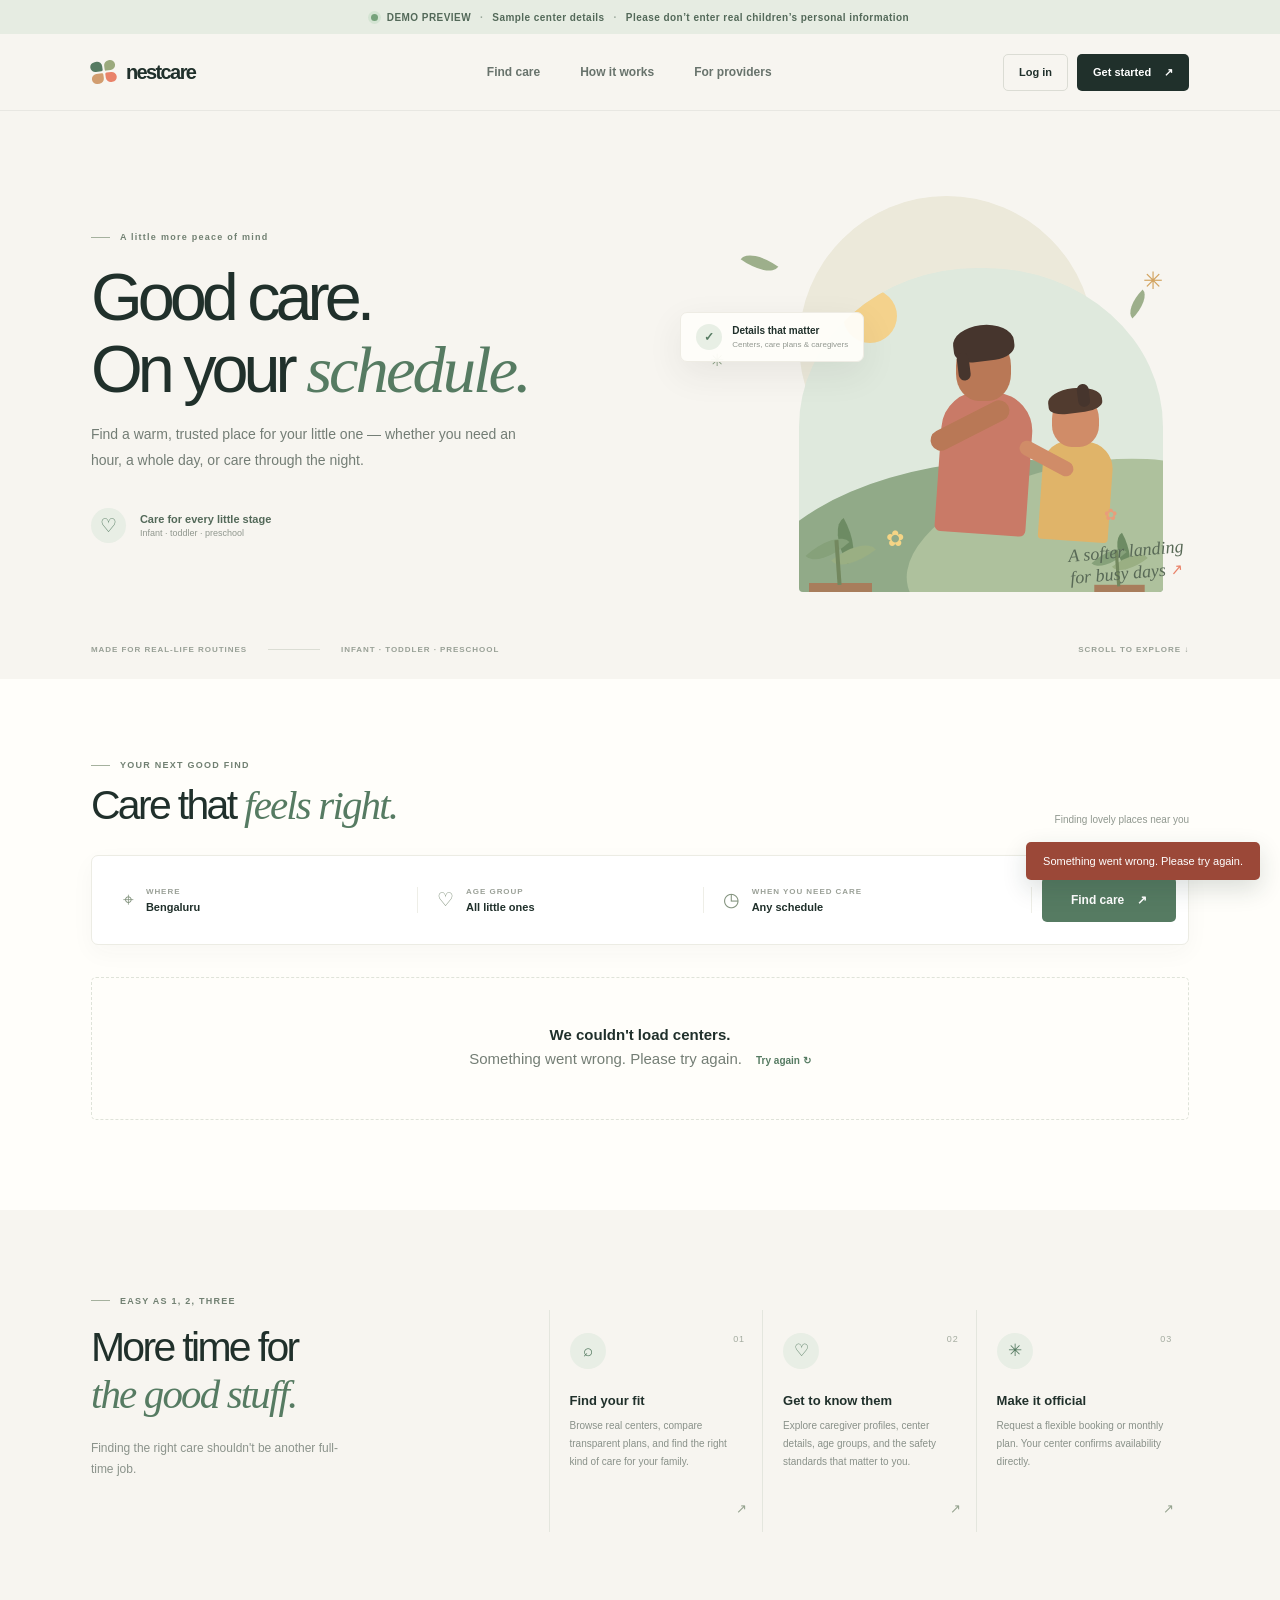
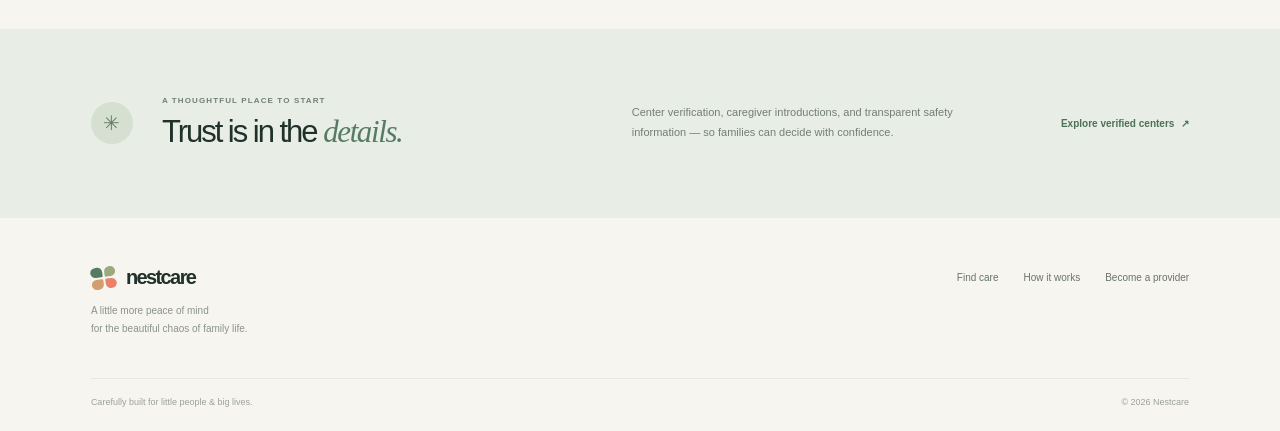
==== index.html @ 8d5e13c9 "Build Little Steps childcare platform Add responsive childcare search and booking workflows with per" ====
<!doctype html>
<html lang="en">
<head>
  <meta charset="utf-8">
  <meta name="viewport" content="width=device-width, initial-scale=1">
  <meta name="theme-color" content="#f7f5f0">
  <meta name="description" content="Find trusted, flexible childcare around the clock with Nestcare.">
  <title>Nestcare — childcare that fits real life</title>
  <link rel="stylesheet" href="/styles.css">
  <script defer src="/app.js"></script>
</head>
<body>
  <div class="announcement"><span class="pulse"></span> DEMO PREVIEW <span class="announcement-sep">·</span> Sample center details <span class="announcement-sep">·</span> Please don’t enter real children’s personal information</div>
  <header class="topbar">
    <a class="brand" href="/" aria-label="Nestcare home"><span class="brand-mark"><span></span><span></span><span></span><span></span></span><span>nestcare</span></a>
    <nav class="main-nav" aria-label="Main navigation">
      <a href="#centers">Find care</a>
      <a href="#how">How it works</a>
      <button class="nav-link" id="provider-link">For providers</button>
    </nav>
    <div class="account-area" id="account-area"><button class="button button-outline button-small" id="sign-in-button">Log in</button><button class="button button-dark button-small" id="join-button">Get started <span>↗</span></button></div>
  </header>

  <main>
    <section class="hero">
      <div class="hero-copy">
        <div class="eyebrow"><span class="eyebrow-line"></span> A little more peace of mind</div>
        <h1>Good care.<br><span>On your</span> <em>schedule.</em></h1>
        <p class="hero-description">Find a warm, trusted place for your little one — whether you need an hour, a whole day, or care through the night.</p>
        <div class="hero-proof"><span class="proof-badge">♡</span><div><div class="proof-title">Care for every little stage</div><span class="proof-text">Infant · toddler · preschool</span></div></div>
      </div>
      <div class="hero-art" aria-label="Illustration of a parent and child in a garden">
        <div class="sun-disc"></div><span class="art-sparkle sparkle-a">✳</span><span class="art-sparkle sparkle-b">✳</span><span class="art-leaf leaf-a"></span><span class="art-leaf leaf-b"></span>
        <div class="art-image"><div class="art-hill"></div><div class="art-plant plant-left"><i></i><i></i><i></i><b></b></div><div class="art-plant plant-right"><i></i><i></i><i></i><b></b></div><div class="person adult"><div class="person-hair"></div><div class="person-head"></div><div class="person-body"></div><div class="person-arm"></div></div><div class="person child"><div class="person-hair"></div><div class="person-head"></div><div class="person-body"></div><div class="person-arm"></div></div><div class="art-flower flower-one">✿</div><div class="art-flower flower-two">✿</div></div>
        <div class="floating-note"><span class="note-icon">✓</span><span><strong>Details that matter</strong><small>Centers, care plans & caregivers</small></span></div>
        <div class="art-caption">A softer landing<br>for busy days <span>↗</span></div>
      </div>
      <div class="hero-bottom"><span>MADE FOR REAL-LIFE ROUTINES</span><div class="hero-bottom-rule"></div><span>INFANT · TODDLER · PRESCHOOL</span><span class="hero-scroll">SCROLL TO EXPLORE ↓</span></div>
    </section>

    <section class="search-section" id="centers">
      <div class="section-top"><div><div class="eyebrow"><span class="eyebrow-line"></span> YOUR NEXT GOOD FIND</div><h2>Care that <em>feels right.</em></h2></div><span class="results-count" id="results-count">Finding lovely places near you</span></div>
      <form class="search-panel" id="search-form">
        <label class="search-field"><span class="field-icon">⌖</span><span class="field-wrap"><small>WHERE</small><input type="search" id="city-filter" placeholder="City or neighborhood" value="Bengaluru"></span></label>
        <label class="search-field"><span class="field-icon">♡</span><span class="field-wrap"><small>AGE GROUP</small><select id="age-filter"><option value="">All little ones</option><option>Infant</option><option>Toddler</option><option>Preschool</option></select></span></label>
        <label class="search-field"><span class="field-icon">◷</span><span class="field-wrap"><small>WHEN YOU NEED CARE</small><select id="hours-filter"><option value="">Any schedule</option><option value="24">Open 24 hours</option></select></span></label>
        <button class="button button-green search-button" type="submit">Find care <span>↗</span></button>
      </form>
      <div class="cards-grid" id="center-list"><div class="loading-card">Finding wonderful care nearby…</div></div>
    </section>

    <section class="how-section" id="how">
      <div class="how-heading"><div class="eyebrow"><span class="eyebrow-line"></span> EASY AS 1, 2, THREE</div><h2>More time for<br><em>the good stuff.</em></h2><p>Finding the right care shouldn't be another full-time job.</p></div>
      <div class="steps"><article class="step"><span class="step-number">01</span><span class="step-icon">⌕</span><h3>Find your fit</h3><p>Browse real centers, compare transparent plans, and find the right kind of care for your family.</p><span class="step-arrow">↗</span></article><article class="step"><span class="step-number">02</span><span class="step-icon">♡</span><h3>Get to know them</h3><p>Explore caregiver profiles, center details, age groups, and the safety standards that matter to you.</p><span class="step-arrow">↗</span></article><article class="step"><span class="step-number">03</span><span class="step-icon">✳</span><h3>Make it official</h3><p>Request a flexible booking or monthly plan. Your center confirms availability directly.</p><span class="step-arrow">↗</span></article></div>
    </section>

    <section class="trust-band"><div class="trust-mark">✳</div><div><div class="eyebrow">A THOUGHTFUL PLACE TO START</div><h2>Trust is in the <em>details.</em></h2></div><p>Center verification, caregiver introductions, and transparent safety information — so families can decide with confidence.</p><a href="#centers" class="text-link">Explore verified centers <span>↗</span></a></section>

    <section class="dashboard-section hidden" id="dashboard"><div class="section-top"><div><div class="eyebrow"><span class="eyebrow-line"></span> YOUR NESTCARE</div><h2 id="dashboard-title">Your dashboard</h2></div><button class="button button-outline button-small" id="dashboard-refresh">Refresh ↻</button></div><div id="dashboard-content"></div></section>
  </main>

  <footer class="footer"><div class="footer-brand"><a class="brand" href="/"><span class="brand-mark"><span></span><span></span><span></span><span></span></span><span>nestcare</span></a><p>A little more peace of mind<br>for the beautiful chaos of family life.</p></div><div class="footer-links"><a href="#centers">Find care</a><a href="#how">How it works</a><button id="footer-provider">Become a provider</button></div><div class="footer-end"><span>Carefully built for little people & big lives.</span><span>© 2026 Nestcare</span></div></footer>
  <div id="modal-root"></div>
  <div class="toast-region" id="toast-region" aria-live="polite"></div>
</body>
</html>
---- styles.css ----
:root {
  --paper: #f7f5f0;
  --white: #fffefa;
  --ink: #20302b;
  --muted: #78817b;
  --line: #e8e7df;
  --green: #567b62;
  --green-dark: #365b45;
  --sage: #e8eee6;
  --coral: #e98269;
  --yellow: #f2c96f;
  --serif: Georgia, "Times New Roman", serif;
  --sans: "DM Sans", "Segoe UI", sans-serif;
  --display: "Manrope", "Segoe UI", sans-serif;
}

* { box-sizing: border-box; }
html { scroll-behavior: smooth; scroll-padding-top: 85px; }
body { margin: 0; color: var(--ink); background: var(--paper); font-family: var(--sans); font-size: 15px; -webkit-font-smoothing: antialiased; }
button, input, select, textarea { font: inherit; }
button, a { -webkit-tap-highlight-color: transparent; }
button { color: inherit; }
a { color: inherit; text-decoration: none; }
.hidden { display: none !important; }

.announcement { min-height: 34px; padding: 6px 12px; display: flex; flex-wrap: wrap; align-items: center; justify-content: center; gap: 5px 9px; background: #e6ece2; color: #536959; font-size: 10px; font-weight: 600; letter-spacing: .045em; text-align: center; }
.pulse { width: 7px; height: 7px; display: inline-block; border-radius: 50%; background: #76a27b; box-shadow: 0 0 0 3px #d4e4d3; }
.announcement-sep { opacity: .5; }
.topbar { height: 77px; padding: 0 7.1%; display: flex; align-items: center; justify-content: space-between; background: var(--paper); border-bottom: 1px solid rgba(32,48,43,.07); }
.brand { display: inline-flex; align-items: center; gap: 10px; font-family: var(--display); font-size: 20px; font-weight: 800; letter-spacing: -.08em; }
.brand-mark { width: 25px; height: 22px; display: grid; grid-template-columns: repeat(2, 1fr); gap: 2px; transform: rotate(-8deg); }
.brand-mark span { display: block; background: var(--green); border-radius: 7px 7px 2px 7px; }
.brand-mark span:nth-child(2) { border-radius: 7px 7px 7px 2px; background: #9baa7d; }
.brand-mark span:nth-child(3) { border-radius: 7px 2px 7px 7px; background: #d29d6f; }
.brand-mark span:nth-child(4) { border-radius: 2px 7px 7px 7px; background: var(--coral); }
.main-nav { display: flex; align-items: center; gap: 40px; margin-left: 60px; color: #68736c; font-size: 12px; font-weight: 600; }
.main-nav a:hover, .nav-link:hover, .footer-links a:hover { color: var(--green-dark); }
.nav-link, .footer-links button { border: 0; padding: 0; background: transparent; cursor: pointer; color: inherit; }
.account-area { display: flex; align-items: center; gap: 9px; }
.account-name { font-size: 12px; color: #5f6b63; margin-right: 5px; }
.button { min-height: 45px; display: inline-flex; align-items: center; justify-content: center; gap: 13px; padding: 0 21px; border: 1px solid transparent; border-radius: 5px; cursor: pointer; font-size: 12px; font-weight: 700; transition: background .2s, transform .2s, border-color .2s; }
.button:hover { transform: translateY(-1px); }
.button-small { min-height: 37px; padding: 0 15px; font-size: 11px; }
.button-outline { border-color: #dbdcd4; background: transparent; color: var(--ink); }
.button-outline:hover { background: white; }
.button-dark { background: var(--ink); color: white; }
.button-dark:hover { background: #344840; }
.button-green { background: var(--green); color: white; }
.button-green:hover { background: var(--green-dark); }
.button-muted { background: #eef0ea; color: #536359; }
.button-danger { background: #fff0ec; color: #a94836; }
.button:disabled { opacity: .55; cursor: not-allowed; transform: none; }

.hero { position: relative; min-height: 568px; padding: 73px 7.1% 72px; display: grid; grid-template-columns: 1fr 1fr; align-items: center; overflow: hidden; }
.hero-copy { position: relative; z-index: 2; padding-bottom: 16px; }
.eyebrow { display: flex; align-items: center; gap: 10px; color: #718072; font-size: 9px; font-weight: 700; letter-spacing: .14em; }
.eyebrow-line { width: 19px; height: 1px; display: inline-block; background: #a5b19e; }
.hero h1 { margin: 20px 0 17px; font-family: var(--display); font-size: clamp(47px, 5.2vw, 72px); font-weight: 500; line-height: 1.07; letter-spacing: -.075em; }
h1 em, h2 em { color: var(--green); font-family: var(--serif); font-weight: 400; letter-spacing: -.045em; }
.hero h1 > span { font-weight: 500; }
.hero-description { max-width: 425px; margin: 0; color: #737d75; font-size: 14px; line-height: 1.85; }
.hero-proof { display: flex; align-items: center; gap: 14px; margin-top: 34px; }
.avatar-stack { display: flex; padding-left: 2px; }
.proof-badge { width: 35px; height: 35px; display: grid; place-items: center; border-radius: 50%; background: #e8eee5; color: var(--green); font-size: 19px; }
.proof-title { color: #536959; font-size: 11px; font-weight: 700; }
.avatar { width: 31px; height: 31px; display: grid; place-items: center; margin-left: -3px; border: 2px solid var(--paper); border-radius: 50%; color: #fff; font-size: 10px; font-weight: 700; }
.avatar-one { background: #d28d70; }.avatar-two { background: #859b80; }.avatar-three { background: #b48b69; }.avatar-four { background: #e1dfd4; color: #647568; }
.proof-stars { color: #d99f4e; font-size: 11px; letter-spacing: 2px; }
.proof-text { display: block; margin-top: 3px; color: #90978e; font-size: 9px; }
.hero-art { position: relative; justify-self: end; width: min(100%, 489px); height: 408px; margin-right: 4%; }
.sun-disc { position: absolute; top: 4px; right: 73px; width: 295px; height: 295px; border-radius: 50%; background: #ece9da; }
.art-image { position: absolute; right: 4px; bottom: 8px; width: 364px; height: 324px; overflow: hidden; border-radius: 49% 49% 4px 4px; background: #dfe9dd; }
.art-image:before { content: ""; position: absolute; top: 21px; left: 44px; width: 54px; height: 54px; border-radius: 50%; background: #f4d28c; }
.art-hill { position: absolute; bottom: -96px; left: -44px; width: 465px; height: 227px; border-radius: 50% 50% 0 0; background: #91aa88; transform: rotate(-5deg); }
.art-hill:after { content: ""; position: absolute; left: 150px; top: 13px; width: 338px; height: 158px; border-radius: 50%; background: #aec19d; transform: rotate(-9deg); }
.person { position: absolute; bottom: 50px; z-index: 2; }
.adult { left: 127px; width: 112px; height: 218px; }
.child { left: 231px; bottom: 48px; width: 91px; height: 162px; }
.person-head { position: absolute; top: 12px; left: 30px; z-index: 3; width: 55px; height: 65px; border-radius: 46% 46% 42% 42%; background: #b97856; }
.child .person-head { top: 13px; left: 22px; width: 47px; height: 52px; background: #d08c68; }
.person-hair { position: absolute; top: 1px; left: 27px; z-index: 4; width: 61px; height: 36px; border-radius: 52% 56% 37% 35%; background: #46352d; transform: rotate(-7deg); }
.person-hair:after { content: ""; position: absolute; top: 25px; left: 2px; width: 12px; height: 28px; border-radius: 9px; background: #46352d; }
.child .person-hair { top: 6px; left: 18px; width: 54px; height: 25px; background: #513b2f; }
.child .person-hair:after { left: 30px; top: -3px; width: 12px; height: 23px; }
.person-body { position: absolute; top: 68px; left: 13px; width: 91px; height: 142px; border-radius: 38px 38px 6px 6px; background: #c97a67; transform: rotate(4deg); }
.child .person-body { top: 59px; left: 11px; width: 70px; height: 100px; border-radius: 27px 27px 4px 4px; background: #e0b469; }
.person-arm { position: absolute; top: 91px; left: 1px; z-index: 2; width: 86px; height: 21px; border-radius: 20px; background: #b97856; transform: rotate(-27deg); }
.child .person-arm { top: 69px; left: -13px; width: 59px; height: 15px; background: #d08c68; transform: rotate(28deg); }
.art-plant { position: absolute; bottom: 0; z-index: 3; width: 63px; height: 84px; border-bottom: 9px solid #a87d5c; }
.plant-left { left: 10px; }.plant-right { right: 12px; transform: scale(.8); transform-origin: bottom; }
.art-plant i { position: absolute; bottom: 21px; left: 27px; width: 19px; height: 42px; border-radius: 100% 0 100% 0; background: #6d8b63; transform: rotate(-29deg); }
.art-plant i:nth-child(2) { left: 9px; bottom: 13px; transform: rotate(48deg); background: #86a17a; }
.art-plant i:nth-child(3) { left: 35px; bottom: 7px; transform: rotate(52deg); background: #9aaf83; }
.art-plant b { position: absolute; left: 27px; bottom: -2px; width: 4px; height: 45px; background: #73885f; transform: rotate(-4deg); }
.art-flower { position: absolute; z-index: 3; color: #f5d485; font-size: 22px; }.flower-one { left: 87px; bottom: 40px; }.flower-two { right: 46px; bottom: 68px; color: #e99d7b; font-size: 16px; }
.art-sparkle { position: absolute; color: #d2a35f; font-size: 24px; }.sparkle-a { top: 75px; right: 4px; }.sparkle-b { top: 158px; left: 32px; color: #82997b; font-size: 17px; }
.art-leaf { position: absolute; width: 35px; height: 16px; border-radius: 100% 0 100% 0; background: #9daf8b; transform: rotate(36deg); }.leaf-a { top: 63px; left: 64px; }.leaf-b { top: 104px; right: 12px; transform: rotate(-46deg) scale(.8); }
.floating-note { position: absolute; top: 120px; left: 2px; z-index: 5; display: flex; align-items: center; gap: 10px; padding: 11px 15px; border: 1px solid #eeece4; border-radius: 7px; background: rgba(255,254,250,.94); box-shadow: 0 12px 35px rgba(48,57,45,.08); }
.note-icon { width: 26px; height: 26px; display: grid; place-items: center; border-radius: 50%; background: #e8efe5; color: var(--green); font-size: 12px; font-weight: 700; }
.floating-note strong,.floating-note small { display: block; }.floating-note strong { font-size: 10px; }.floating-note small { margin-top: 4px; color: #929890; font-size: 8px; }
.art-caption { position: absolute; right: -18px; bottom: 15px; z-index: 4; color: #586956; font-family: var(--serif); font-size: 18px; font-style: italic; line-height: 1.2; transform: rotate(-5deg); }.art-caption span { color: var(--coral); font-family: var(--sans); font-size: 15px; font-style: normal; }
.hero-bottom { position: absolute; right: 7.1%; bottom: 25px; left: 7.1%; display: flex; align-items: center; gap: 21px; color: #98a096; font-size: 8px; font-weight: 700; letter-spacing: .12em; }
.hero-bottom-rule { width: 52px; height: 1px; background: #dbddd4; }.hero-scroll { margin-left: auto; }

.search-section { padding: 81px 7.1% 90px; background: var(--white); }
.section-top { display: flex; align-items: end; justify-content: space-between; margin-bottom: 25px; }
h2 { margin: 12px 0 0; font-family: var(--display); font-size: clamp(30px, 3.2vw, 43px); font-weight: 500; line-height: 1.16; letter-spacing: -.065em; }
.results-count { padding-bottom: 5px; color: #90988f; font-size: 10px; }
.search-panel { min-height: 90px; display: grid; grid-template-columns: 1.1fr 1fr 1.15fr auto; align-items: center; padding: 12px; border: 1px solid #ecece4; border-radius: 7px; background: #fff; box-shadow: 0 8px 25px rgba(43,53,43,.035); }
.search-field { display: flex; align-items: center; gap: 12px; min-width: 0; padding: 0 19px; border-right: 1px solid #eeeee7; }
.field-icon { color: #82927d; font-size: 19px; }
.field-wrap { display: grid; gap: 5px; min-width: 0; }.field-wrap small { color: #9ba198; font-size: 8px; font-weight: 700; letter-spacing: .12em; }
.field-wrap input,.field-wrap select { width: 100%; padding: 0; border: 0; outline: 0; background: transparent; color: var(--ink); font-size: 11px; font-weight: 600; }
.field-wrap select { appearance: none; cursor: pointer; }
.search-button { min-width: 134px; margin-left: 10px; }
.cards-grid { display: grid; grid-template-columns: repeat(3, 1fr); gap: 21px; margin-top: 32px; }
.loading-card { grid-column: 1/-1; padding: 55px; color: var(--muted); text-align: center; }
.center-card { overflow: hidden; border: 1px solid #eeeee8; border-radius: 6px; background: #fff; transition: transform .25s, box-shadow .25s; }
.center-card:hover { transform: translateY(-4px); box-shadow: 0 13px 30px rgba(39,51,43,.09); }
.center-cover { position: relative; height: 174px; overflow: hidden; background: #dde8dc; }
.center-cover.cover-1 { background: #e8e2d4; }.center-cover.cover-2 { background: #dce8e7; }.center-cover.cover-3 { background: #e9ded8; }
.cover-sun { position: absolute; top: 28px; right: 37px; width: 57px; height: 57px; border-radius: 50%; background: #f4d997; }
.cover-house { position: absolute; bottom: -4px; left: 17%; width: 62%; height: 103px; border: 5px solid rgba(255,255,255,.55); border-bottom: 0; border-radius: 48% 48% 0 0; background: rgba(137,160,130,.75); }
.cover-house:before { content: ""; position: absolute; bottom: -1px; left: 42%; width: 34px; height: 61px; border-radius: 20px 20px 0 0; background: #f4ead7; }
.cover-house:after { content: ""; position: absolute; bottom: 35px; left: 15%; width: 26px; height: 31px; border-radius: 15px 15px 0 0; background: rgba(251,241,213,.8); box-shadow: 79px 0 rgba(251,241,213,.8); }
.cover-2 .cover-house { background: rgba(99,140,130,.76); }.cover-3 .cover-house { background: rgba(180,126,108,.7); }
.cover-tree { position: absolute; bottom: 4px; left: 9%; width: 15px; height: 83px; background: #887354; transform: rotate(-3deg); }
.cover-tree:before,.cover-tree:after { content: ""; position: absolute; width: 60px; height: 36px; border-radius: 50%; background: #96ac84; }.cover-tree:before { top: -28px; left: -25px; }.cover-tree:after { top: -47px; left: -14px; width: 44px; height: 34px; background: #aec09a; }
.cover-2 .cover-tree:before,.cover-2 .cover-tree:after { background: #a5b8a4; }
.cover-3 .cover-tree:before,.cover-3 .cover-tree:after { background: #c99a83; }
.cover-label { position: absolute; top: 13px; left: 13px; padding: 7px 10px; border-radius: 3px; background: rgba(255,254,250,.91); color: #5d7662; font-size: 8px; font-weight: 700; letter-spacing: .06em; text-transform: uppercase; }
.cover-label:before { content: "✓"; margin-right: 5px; }
.center-info { padding: 18px 19px 17px; }.center-title-row { display: flex; justify-content: space-between; gap: 8px; align-items: start; }
.center-card h3 { margin: 0; font-family: var(--display); font-size: 16px; font-weight: 700; letter-spacing: -.035em; }
.center-rating { color: var(--green); font-size: 9px; font-weight: 700; white-space: nowrap; }
.center-location { margin: 7px 0 14px; color: #8b948b; font-size: 10px; }
.card-tags { display: flex; flex-wrap: wrap; gap: 6px; min-height: 24px; }
.tag { display: inline-flex; align-items: center; padding: 5px 8px; border-radius: 3px; background: #f2f3ed; color: #69786a; font-size: 8px; font-weight: 600; }
.center-card-footer { display: flex; align-items: center; justify-content: space-between; margin-top: 15px; padding-top: 13px; border-top: 1px solid #f0f0eb; }
.price-from { color: #8b938b; font-size: 9px; }.price-from strong { color: var(--ink); font-family: var(--display); font-size: 15px; }.price-from small { font-size: 8px; }
.view-link { padding: 5px 0 5px 10px; border: 0; background: transparent; color: var(--green); cursor: pointer; font-size: 10px; font-weight: 700; }
.empty-state { grid-column: 1/-1; padding: 48px 20px; border: 1px dashed #dfe3d9; border-radius: 5px; color: #747e75; text-align: center; }.empty-state strong { display: block; margin-bottom: 7px; color: var(--ink); }

.how-section { padding: 86px 7.1% 97px; display: grid; grid-template-columns: .76fr 1.24fr; gap: 65px; }
.how-heading h2 { margin-top: 18px; }.how-heading p { max-width: 255px; margin-top: 19px; color: #8b938b; font-size: 12px; line-height: 1.8; }
.steps { display: grid; grid-template-columns: repeat(3, 1fr); gap: 0; padding-top: 14px; }
.step { position: relative; min-height: 222px; padding: 23px 20px 20px; border-left: 1px solid #e4e6de; }
.step-number { position: absolute; top: 24px; right: 17px; color: #a4aca0; font-size: 9px; letter-spacing: .1em; }
.step-icon { width: 36px; height: 36px; display: grid; place-items: center; border-radius: 50%; background: #e8eee5; color: var(--green); font-size: 17px; }
.step h3 { margin: 24px 0 9px; font-family: var(--display); font-size: 13px; }.step p { margin: 0; color: #899189; font-size: 10px; line-height: 1.8; }
.step-arrow { position: absolute; right: 15px; bottom: 16px; color: #94a28e; font-size: 13px; }
.trust-band { min-height: 189px; padding: 37px 7.1%; display: grid; grid-template-columns: 49px 1.1fr 1fr auto; align-items: center; gap: 22px; background: #e8ede5; }
.trust-mark { width: 42px; height: 42px; display: grid; place-items: center; border-radius: 50%; background: #d5e0d1; color: #668162; font-size: 20px; }
.trust-band h2 { margin-top: 9px; font-size: 31px; }.trust-band .eyebrow { font-size: 8px; }
.trust-band > p { max-width: 340px; margin: 0; color: #737e74; font-size: 11px; line-height: 1.8; }
.text-link { color: #4e7057; font-size: 10px; font-weight: 700; white-space: nowrap; }.text-link span { margin-left: 4px; }
.dashboard-section { padding: 76px 7.1% 90px; background: #fffefa; }
.footer { padding: 45px 7.1% 24px; display: grid; grid-template-columns: 1fr 1fr; gap: 40px; }
.footer-brand p { margin: 13px 0 0; color: #8a938b; font-size: 10px; line-height: 1.8; }
.footer-links { display: flex; justify-content: end; align-items: start; gap: 25px; padding-top: 9px; color: #68736b; font-size: 10px; }.footer-end { grid-column: 1/-1; display: flex; justify-content: space-between; padding-top: 18px; border-top: 1px solid #e7e8e1; color: #9aa198; font-size: 9px; }

.modal-backdrop { position: fixed; inset: 0; z-index: 20; display: grid; place-items: center; overflow: auto; padding: 22px; background: rgba(24,36,29,.46); backdrop-filter: blur(4px); }
.modal { position: relative; width: min(100%, 510px); max-height: min(90vh, 830px); overflow: auto; padding: 30px; border-radius: 7px; background: var(--white); box-shadow: 0 20px 80px rgba(20,35,25,.2); }
.modal-wide { width: min(100%, 650px); }
.modal-close { position: absolute; top: 17px; right: 17px; width: 30px; height: 30px; border: 1px solid #e5e6de; border-radius: 50%; background: transparent; cursor: pointer; font-size: 16px; }
.modal-eyebrow { margin-bottom: 8px; color: #82907f; font-size: 9px; font-weight: 700; letter-spacing: .14em; }
.modal h2 { margin: 0 35px 9px 0; font-size: 29px; }
.modal-subtitle { margin: 0 0 23px; color: #818a82; font-size: 11px; line-height: 1.7; }
.form-grid { display: grid; grid-template-columns: 1fr 1fr; gap: 13px; }
.form-field { display: grid; gap: 7px; }.form-field.full { grid-column: 1/-1; }.form-field label,.form-field > span { color: #68736a; font-size: 10px; font-weight: 700; }
.form-field input,.form-field select,.form-field textarea { width: 100%; min-height: 42px; padding: 10px 12px; border: 1px solid #e1e4dc; border-radius: 4px; outline: none; background: #fff; color: var(--ink); font-size: 11px; }
.form-field textarea { min-height: 76px; resize: vertical; }.form-field input:focus,.form-field select:focus,.form-field textarea:focus { border-color: #91a48e; box-shadow: 0 0 0 3px #e8eee5; }
.form-field .checkboxes { display: flex; flex-wrap: wrap; gap: 13px; padding: 7px 0; }.checkboxes label { display: inline-flex; align-items: center; gap: 5px; font-weight: 500; }.checkboxes input { width: auto; min-height: auto; accent-color: var(--green); }
.form-actions { display: flex; justify-content: space-between; align-items: center; gap: 10px; margin-top: 20px; }
.form-actions .button { min-width: 120px; }.form-switch { border: 0; background: transparent; color: var(--green); cursor: pointer; font-size: 10px; font-weight: 700; }.form-error { margin-top: 11px; color: #b3513e; font-size: 10px; }.form-hint { color: #949c94; font-size: 9px; line-height: 1.6; }
.demo-box { margin-top: 19px; padding: 11px 13px; border-radius: 4px; background: #f0f3ed; color: #647165; font-size: 9px; line-height: 1.8; }.demo-box strong { color: #3d5945; }
.detail-cover { height: 135px; margin: -30px -30px 20px; background: #e5eadc; overflow: hidden; position: relative; }.detail-cover .cover-house { left: 22%; width: 56%; }
.detail-section { padding: 14px 0; border-top: 1px solid #eeefe9; }.detail-section h3 { margin: 0 0 9px; font-family: var(--display); font-size: 12px; }.detail-section p { margin: 0; color: #7d877f; font-size: 10px; line-height: 1.8; }
.caregiver-list { display: grid; gap: 8px; }.caregiver { display: flex; align-items: center; gap: 9px; font-size: 10px; }.caregiver-avatar { width: 28px; height: 28px; display: grid; place-items: center; border-radius: 50%; background: #e9eee5; color: #60755f; font-size: 9px; font-weight: 700; }.caregiver small { display: block; margin-top: 3px; color: #979e96; }
.plan-row { display: grid; grid-template-columns: 1fr auto; gap: 7px; padding: 6px 0; color: #7b857d; font-size: 10px; }.plan-row strong { color: var(--ink); }
.modal-cta { width: 100%; margin-top: 15px; }
.detail-actions { display: grid; grid-template-columns: repeat(3, 1fr); gap: 8px; margin-top: 16px; }
.detail-actions .button { min-height: 41px; padding: 0 9px; font-size: 10px; }
.toast-region { position: fixed; right: 20px; bottom: 20px; z-index: 40; display: grid; gap: 8px; }.toast { max-width: 350px; padding: 13px 17px; border-radius: 5px; background: #25372e; color: white; box-shadow: 0 9px 24px #1c302c28; font-size: 11px; animation: toast-in .25s ease-out; }.toast.error { background: #9b4838; }
@keyframes toast-in { from { opacity: 0; transform: translateY(8px); } to { opacity: 1; transform: translateY(0); } }

.dashboard-grid { display: grid; grid-template-columns: repeat(4,1fr); gap: 13px; margin: 22px 0; }.metric-card { padding: 18px; border: 1px solid #eceee8; border-radius: 5px; background: #fff; }.metric-card span { display: block; color: #8b948c; font-size: 9px; }.metric-card strong { display: block; margin-top: 8px; font-family: var(--display); font-size: 26px; font-weight: 600; letter-spacing: -.05em; }
.dashboard-block { margin-top: 25px; }.dashboard-block h3 { margin: 0 0 12px; font-family: var(--display); font-size: 14px; }.dashboard-subtitle { margin: -5px 0 14px; color: #919990; font-size: 10px; }
.table-wrap { overflow: auto; border: 1px solid #eceee8; border-radius: 5px; background: #fff; }
.data-table { width: 100%; border-collapse: collapse; text-align: left; font-size: 10px; }.data-table th { padding: 12px; background: #f7f8f4; color: #7e887f; font-size: 8px; letter-spacing: .08em; text-transform: uppercase; white-space: nowrap; }.data-table td { padding: 12px; border-top: 1px solid #f0f1ec; color: #626d64; vertical-align: middle; }.data-table td strong { color: var(--ink); font-weight: 600; }.table-actions { display: flex; flex-wrap: wrap; gap: 6px; }.table-actions .button { min-height: 28px; padding: 0 9px; font-size: 9px; }
.status-pill { display: inline-block; padding: 5px 8px; border-radius: 20px; background: #eef1eb; color: #72816f; font-size: 8px; text-transform: capitalize; white-space: nowrap; }.status-pill.pending { background: #fff3da; color: #92733b; }.status-pill.rejected,.status-pill.cancelled { background: #fff0ec; color: #a45b4e; }.status-pill.confirmed,.status-pill.active { background: #e4f0e5; color: #557a59; }
.provider-layout { display: grid; grid-template-columns: 1.25fr .75fr; gap: 18px; }.dashboard-form { padding: 18px; border: 1px solid #eceee8; border-radius: 5px; background: white; }.dashboard-form .form-grid { gap: 10px; }.dashboard-form .button { margin-top: 14px; }
.notification-list { display: grid; gap: 9px; }.notification-item { padding: 12px 14px; border: 1px solid #eef0e9; border-radius: 4px; background: white; color: #68736a; font-size: 10px; }.notification-item small { display: block; margin-top: 5px; color: #a0a69e; font-size: 8px; }
.safety-note { padding: 12px 15px; border-radius: 4px; background: #f3f5ef; color: #728073; font-size: 9px; line-height: 1.7; }

@media (max-width: 950px) {
  .topbar { padding-right: 5%; padding-left: 5%; }.hero,.search-section,.how-section,.trust-band,.dashboard-section,.footer { padding-right: 5%; padding-left: 5%; }
  .hero { grid-template-columns: .93fr 1.07fr; }.hero-art { transform: scale(.92); transform-origin: center right; margin-right: 0; }
  .hero-bottom { right: 5%; left: 5%; }.main-nav { gap: 22px; margin-left: 20px; }
  .trust-band { grid-template-columns: 44px 1.1fr 1fr; }.trust-band .text-link { grid-column: 2/-1; }
}
@media (max-width: 720px) {
  .announcement { font-size: 9px; }.topbar { height: 67px; padding: 0 5%; }.brand { font-size: 18px; }.main-nav { display: none; }.account-area { gap: 6px; }.account-name { display: none; }.account-area .button-small { min-height: 34px; padding: 0 11px; }
  .hero { min-height: 720px; padding: 54px 7% 85px; display: flex; flex-direction: column; align-items: stretch; }.hero-copy { padding: 0; }.hero h1 { font-size: clamp(49px, 13vw, 66px); }.hero-description { max-width: 390px; font-size: 13px; }.hero-art { align-self: center; width: min(100%, 445px); height: 350px; margin-top: 12px; transform: scale(.88); transform-origin: top center; }
  .hero-bottom { right: 7%; left: 7%; gap: 10px; flex-wrap: wrap; font-size: 7px; }.hero-bottom-rule { width: 25px; }.hero-scroll { display: none; }
  .search-section,.dashboard-section { padding: 60px 6% 65px; }.section-top { align-items: start; gap: 12px; flex-direction: column; }.section-top h2 { font-size: 34px; }.results-count { padding: 0; }
  .search-panel { grid-template-columns: 1fr 1fr; gap: 0; padding: 7px; }.search-field { min-height: 65px; padding: 8px 11px; }.search-field:nth-child(2) { border-right: 0; }.search-field:nth-child(3) { border-top: 1px solid #eeeee7; }.search-button { grid-column: 2; min-width: 0; min-height: 44px; margin: 5px; }.cards-grid { grid-template-columns: 1fr; gap: 14px; margin-top: 22px; }.center-cover { height: 184px; }
  .how-section { padding: 58px 7% 67px; grid-template-columns: 1fr; gap: 28px; }.how-heading h2 { font-size: 39px; }.steps { grid-template-columns: 1fr; padding: 0; }.step { min-height: 155px; padding-left: 17px; }.step h3 { margin-top: 16px; }.step p { max-width: 360px; }
  .trust-band { padding: 30px 7%; grid-template-columns: 42px 1fr; gap: 15px; }.trust-band > p { grid-column: 2; }.trust-band .text-link { grid-column: 2; }.trust-band h2 { font-size: 26px; }
  .footer { padding: 38px 7% 20px; grid-template-columns: 1fr; gap: 20px; }.footer-links { justify-content: start; flex-wrap: wrap; gap: 20px; }.footer-end { grid-column: 1; gap: 10px; flex-wrap: wrap; }
  .dashboard-grid { grid-template-columns: repeat(2,1fr); }.provider-layout { grid-template-columns: 1fr; }
}
@media (max-width: 430px) {
  .announcement { gap: 4px 6px; font-size: 8px; }.account-area { gap: 4px; }.account-area .button { padding: 0 8px; font-size: 8px; }.hero { min-height: 694px; }.hero-art { width: 440px; max-width: 120%; margin-left: -10%; transform: scale(.74); transform-origin: top center; }
  .search-panel { grid-template-columns: 1fr; }.search-field { border-right: 0; border-bottom: 1px solid #eeeee7; }.search-field:nth-child(3) { border-top: 0; }.search-button { grid-column: 1; }
  .modal-backdrop { padding: 10px; align-items: start; }.modal { margin: auto 0; padding: 24px 19px; }.form-grid { grid-template-columns: 1fr; }.form-field.full { grid-column: 1; }.detail-cover { margin: -24px -19px 18px; }.dashboard-grid { grid-template-columns: repeat(2,1fr); }.metric-card { padding: 14px; }
  .detail-actions { grid-template-columns: 1fr; }
}
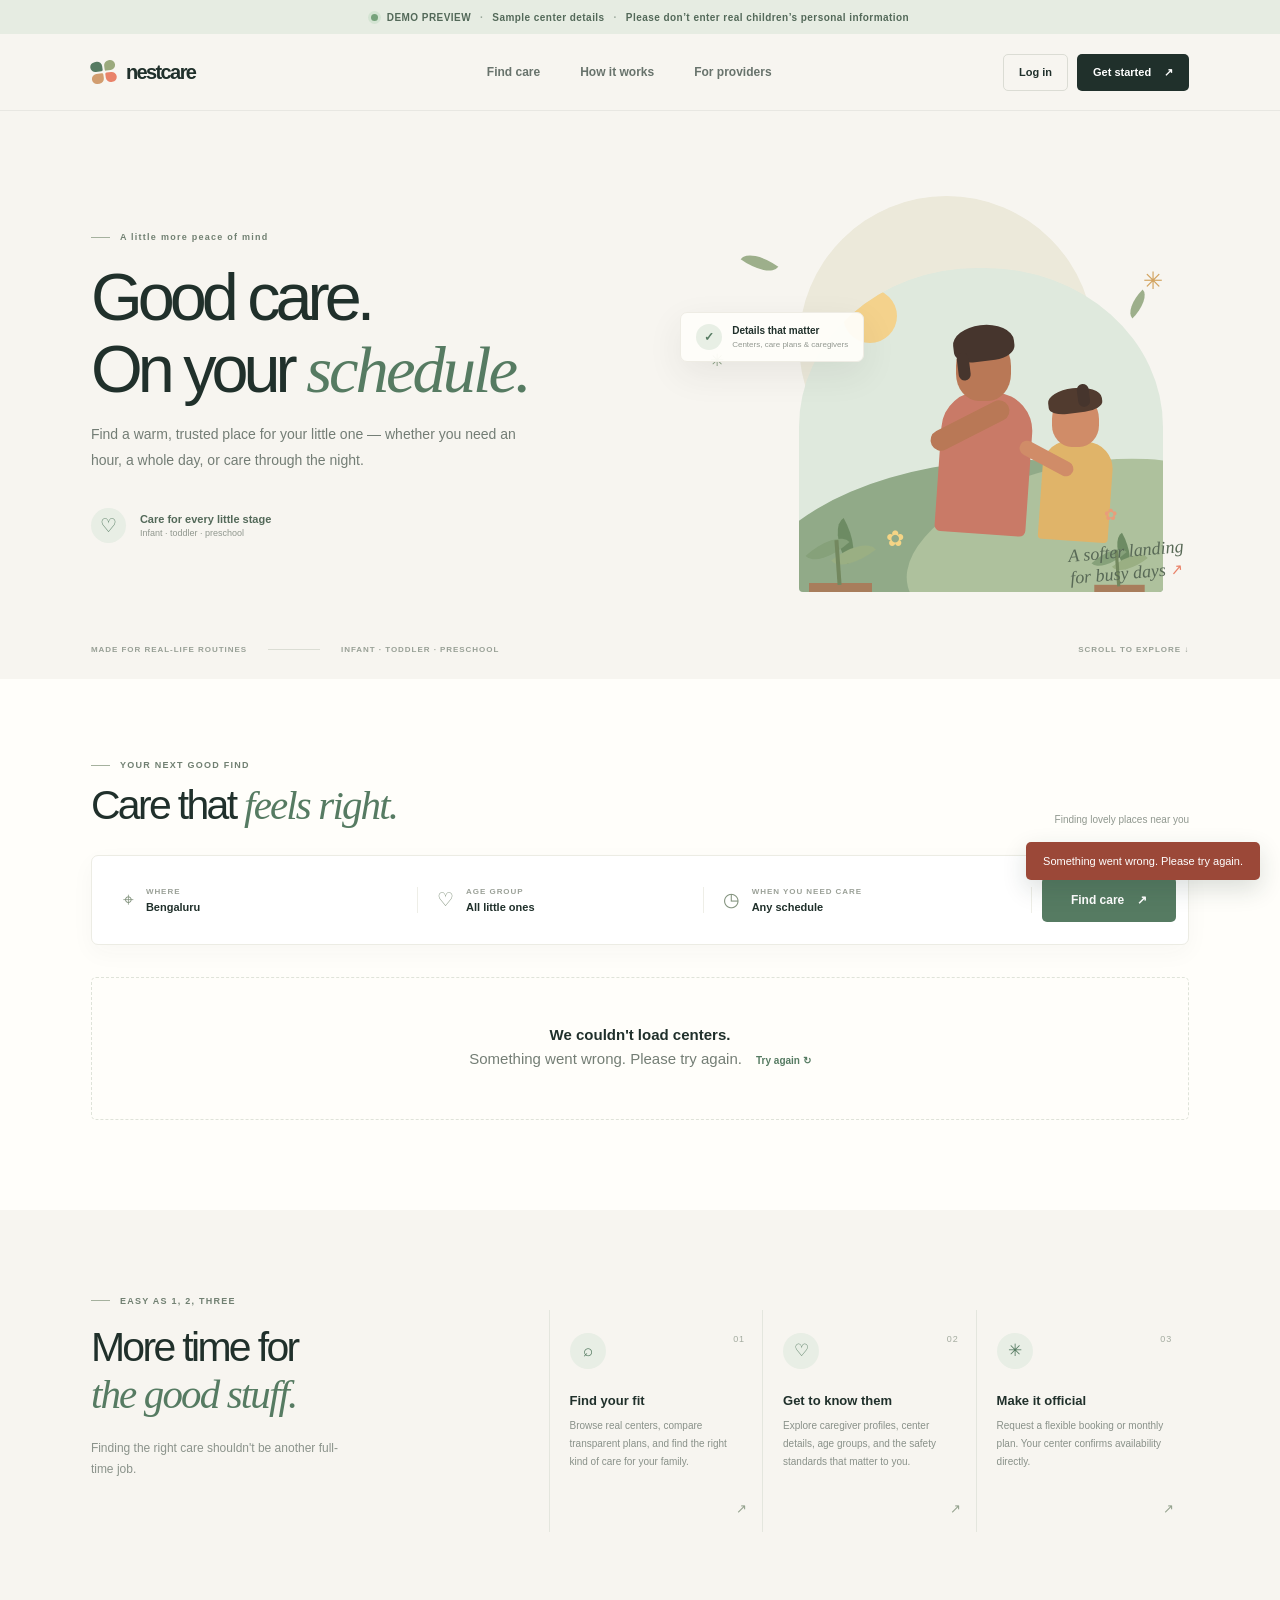
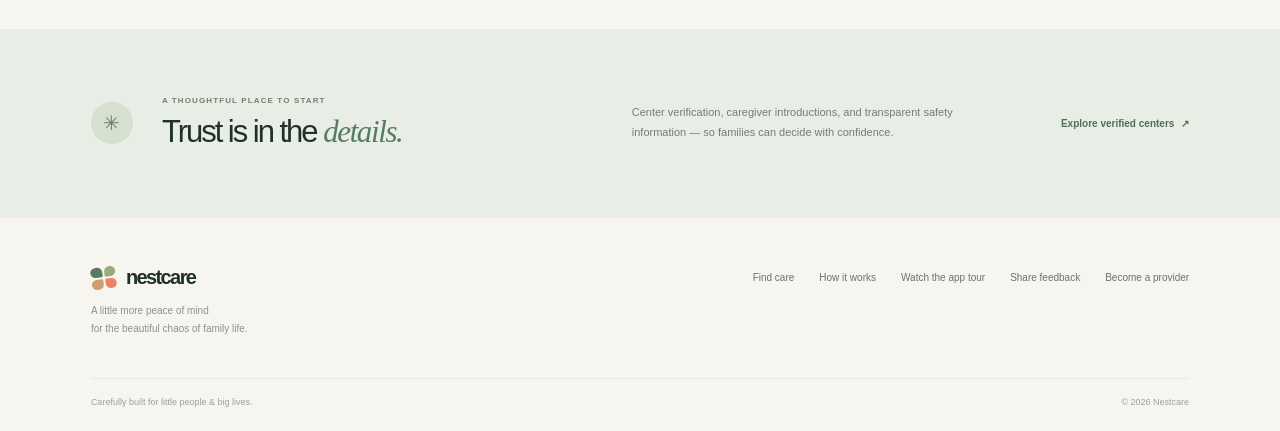
==== commit 68043ab8: "Prepare childcare platform for deployment Co-authored-by: Copilot <223556219+Copilot@users.noreply.g" ====
--- a/index.html
+++ b/index.html
@@ -59,7 +59,7 @@
     <section class="dashboard-section hidden" id="dashboard"><div class="section-top"><div><div class="eyebrow"><span class="eyebrow-line"></span> YOUR NESTCARE</div><h2 id="dashboard-title">Your dashboard</h2></div><button class="button button-outline button-small" id="dashboard-refresh">Refresh ↻</button></div><div id="dashboard-content"></div></section>
   </main>
 
-  <footer class="footer"><div class="footer-brand"><a class="brand" href="/"><span class="brand-mark"><span></span><span></span><span></span><span></span></span><span>nestcare</span></a><p>A little more peace of mind<br>for the beautiful chaos of family life.</p></div><div class="footer-links"><a href="#centers">Find care</a><a href="#how">How it works</a><button id="footer-provider">Become a provider</button></div><div class="footer-end"><span>Carefully built for little people & big lives.</span><span>© 2026 Nestcare</span></div></footer>
+  <footer class="footer"><div class="footer-brand"><a class="brand" href="/"><span class="brand-mark"><span></span><span></span><span></span><span></span></span><span>nestcare</span></a><p>A little more peace of mind<br>for the beautiful chaos of family life.</p></div><div class="footer-links"><a href="#centers">Find care</a><a href="#how">How it works</a><a href="/explainer.html">Watch the app tour</a><a href="/feedback.html">Share feedback</a><button id="footer-provider">Become a provider</button></div><div class="footer-end"><span>Carefully built for little people & big lives.</span><span>© 2026 Nestcare</span></div></footer>
   <div id="modal-root"></div>
   <div class="toast-region" id="toast-region" aria-live="polite"></div>
 </body>
